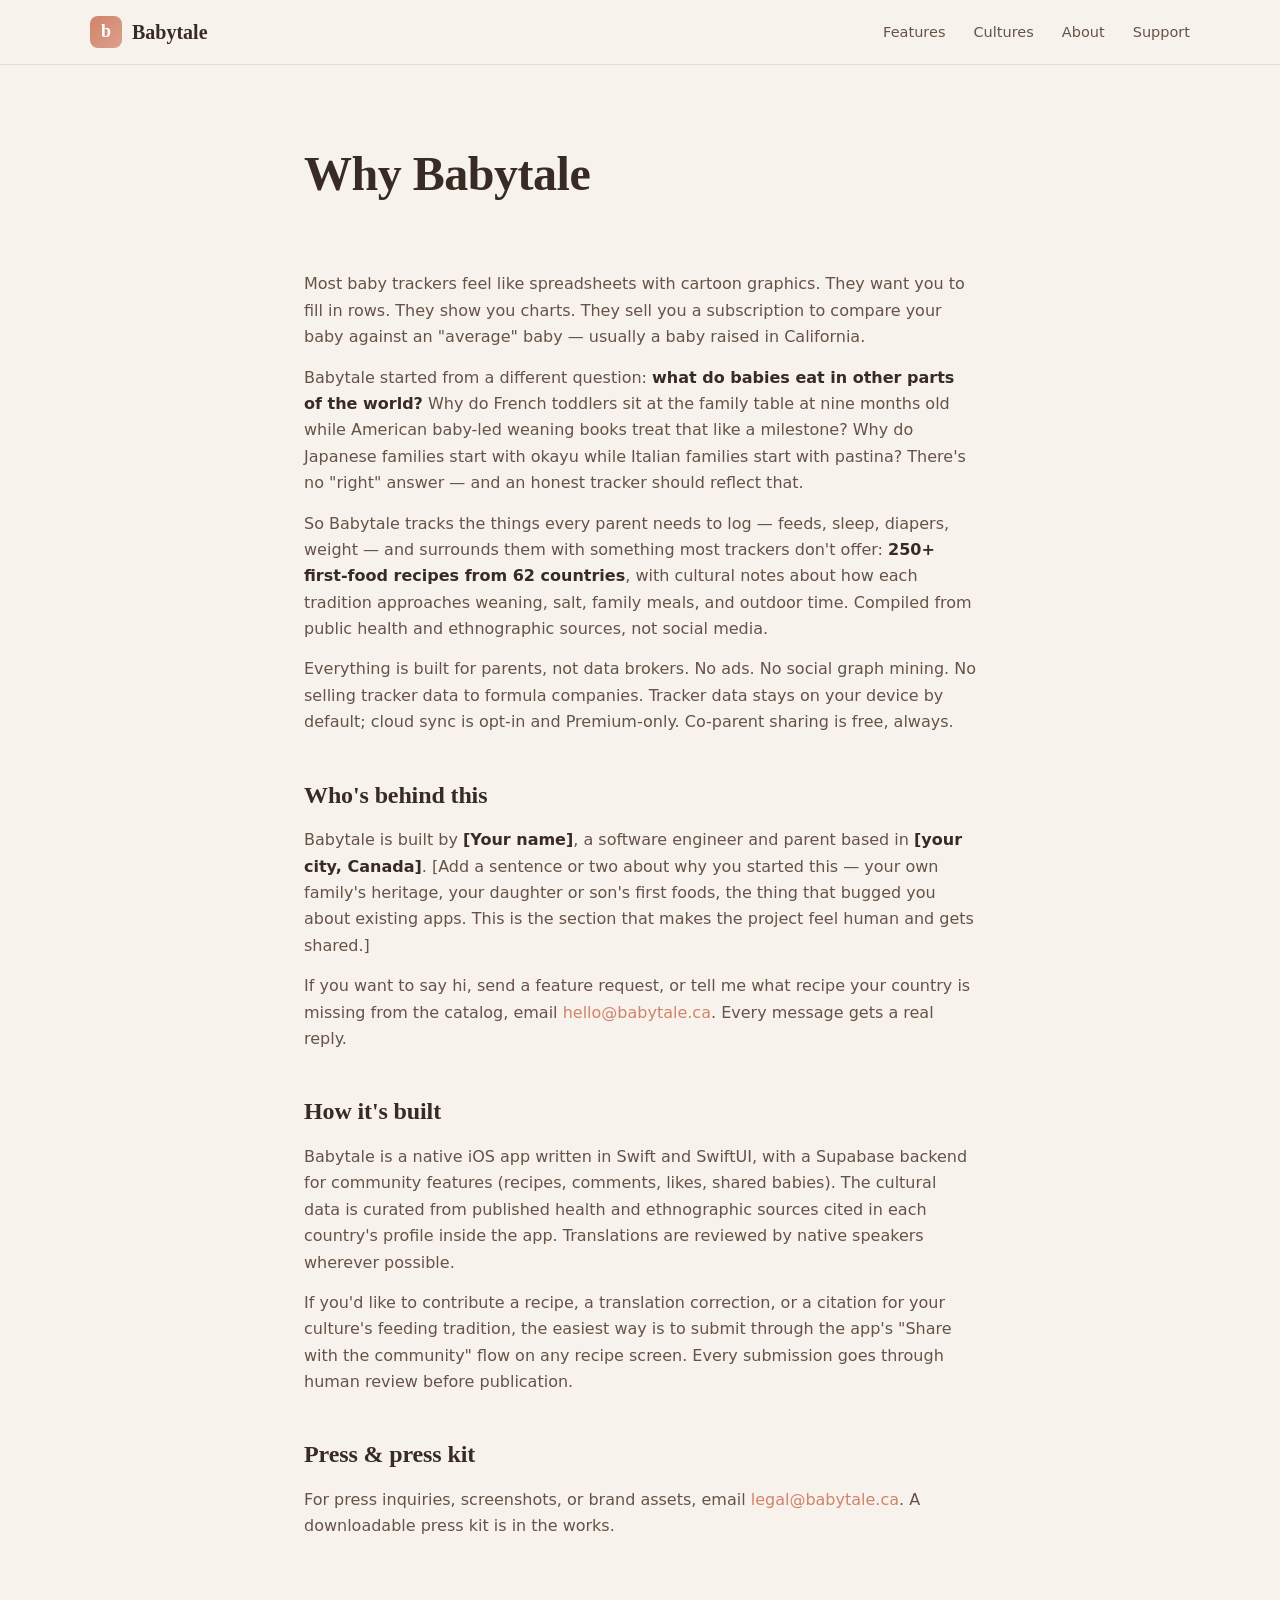
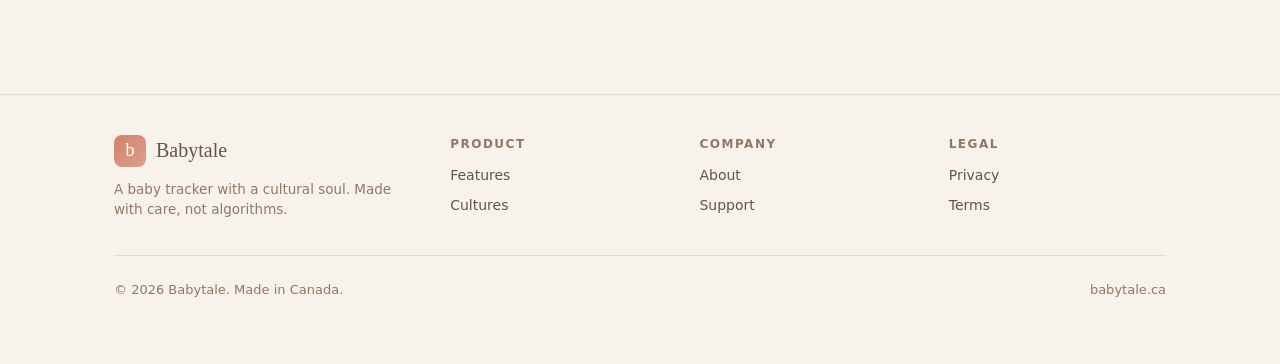
==== about.html @ b8855db1 "Initial commit: scaffold landing, legal, support pages" ====
<!doctype html>
<html lang="en">
<head>
  <meta charset="utf-8" />
  <meta name="viewport" content="width=device-width, initial-scale=1, viewport-fit=cover" />
  <title>About — Babytale</title>
  <meta name="description" content="Why I built Babytale — a baby tracker that respects the cultures parents come from." />
  <meta name="theme-color" content="#F7F2EC" media="(prefers-color-scheme: light)" />
  <meta name="theme-color" content="#12100D" media="(prefers-color-scheme: dark)" />
  <link rel="icon" href="/favicon.svg" type="image/svg+xml" />
  <link rel="stylesheet" href="/style.css" />
</head>
<body>

  <header class="site-header">
    <div class="container nav">
      <a href="/" class="brand">
        <span class="brand-mark">b</span>
        <span>Babytale</span>
      </a>
      <ul class="nav-links">
        <li><a href="/#features">Features</a></li>
        <li><a href="/#cultures">Cultures</a></li>
        <li><a href="/about.html">About</a></li>
        <li><a href="/support.html">Support</a></li>
      </ul>
    </div>
  </header>

  <main>
    <header class="page-header">
      <div class="container-narrow">
        <h1>Why Babytale</h1>
      </div>
    </header>

    <section class="prose">
      <div class="container-narrow">

        <p>
          Most baby trackers feel like spreadsheets with cartoon graphics. They
          want you to fill in rows. They show you charts. They sell you a
          subscription to compare your baby against an "average" baby — usually
          a baby raised in California.
        </p>

        <p>
          Babytale started from a different question: <strong>what do babies
          eat in other parts of the world?</strong> Why do French toddlers sit
          at the family table at nine months old while American baby-led
          weaning books treat that like a milestone? Why do Japanese families
          start with okayu while Italian families start with pastina? There's
          no "right" answer — and an honest tracker should reflect that.
        </p>

        <p>
          So Babytale tracks the things every parent needs to log — feeds,
          sleep, diapers, weight — and surrounds them with something most
          trackers don't offer: <strong>250+ first-food recipes from 62
          countries</strong>, with cultural notes about how each tradition
          approaches weaning, salt, family meals, and outdoor time.
          Compiled from public health and ethnographic sources, not
          social media.
        </p>

        <p>
          Everything is built for parents, not data brokers. No ads. No
          social graph mining. No selling tracker data to formula companies.
          Tracker data stays on your device by default; cloud sync is opt-in
          and Premium-only. Co-parent sharing is free, always.
        </p>

        <h2>Who's behind this</h2>

        <p>
          Babytale is built by <strong>[Your name]</strong>, a software
          engineer and parent based in <strong>[your city, Canada]</strong>.
          [Add a sentence or two about why you started this — your own
          family's heritage, your daughter or son's first foods, the thing
          that bugged you about existing apps. This is the section that
          makes the project feel human and gets shared.]
        </p>

        <p>
          If you want to say hi, send a feature request, or tell me what
          recipe your country is missing from the catalog,
          email <a href="mailto:hello@babytale.ca">hello@babytale.ca</a>.
          Every message gets a real reply.
        </p>

        <h2>How it's built</h2>

        <p>
          Babytale is a native iOS app written in Swift and SwiftUI, with
          a Supabase backend for community features (recipes, comments,
          likes, shared babies). The cultural data is curated from
          published health and ethnographic sources cited in each
          country's profile inside the app. Translations are reviewed by
          native speakers wherever possible.
        </p>

        <p>
          If you'd like to contribute a recipe, a translation correction,
          or a citation for your culture's feeding tradition, the easiest
          way is to submit through the app's "Share with the community"
          flow on any recipe screen. Every submission goes through human
          review before publication.
        </p>

        <h2>Press &amp; press kit</h2>

        <p>
          For press inquiries, screenshots, or brand assets, email
          <a href="mailto:legal@babytale.ca">legal@babytale.ca</a>. A
          downloadable press kit is in the works.
        </p>

      </div>
    </section>

  </main>

  <footer class="site-footer">
    <div class="container">
      <div class="footer-grid">
        <div class="footer-col footer-brand">
          <a href="/" class="brand">
            <span class="brand-mark">b</span>
            <span>Babytale</span>
          </a>
          <p>A baby tracker with a cultural soul. Made with care, not algorithms.</p>
        </div>
        <div class="footer-col">
          <h4>Product</h4>
          <ul>
            <li><a href="/#features">Features</a></li>
            <li><a href="/#cultures">Cultures</a></li>
          </ul>
        </div>
        <div class="footer-col">
          <h4>Company</h4>
          <ul>
            <li><a href="/about.html">About</a></li>
            <li><a href="/support.html">Support</a></li>
          </ul>
        </div>
        <div class="footer-col">
          <h4>Legal</h4>
          <ul>
            <li><a href="/privacy.html">Privacy</a></li>
            <li><a href="/terms.html">Terms</a></li>
          </ul>
        </div>
      </div>
      <div class="footer-meta">
        <span>&copy; 2026 Babytale. Made in Canada.</span>
        <span>babytale.ca</span>
      </div>
    </div>
  </footer>

</body>
</html>
---- style.css ----
/* ──────────────────────────────────────────────────────────────────
   Babytale.ca — shared stylesheet
   ──────────────────────────────────────────────────────────────────
   Brand-aligned with the iOS app palette in Babytale/Theme.swift.
   Two themes: warm cream/coffee in light, warm charcoal in dark.
   System fonts only — no FOUT, instant first paint.
   ────────────────────────────────────────────────────────────────── */

:root {
  /* Light palette — pulled from Theme.swift's light variants */
  --bt-bg:        #F7F2EC;
  --bt-surface:   #FCF8F4;
  --bt-surface-2: #F4EEE7;
  --bt-line:      #E6DCD2;
  --bt-line-2:    #D9CDC1;

  --bt-ink:       #382B24;
  --bt-ink-2:     #665347;
  --bt-ink-3:     #917768;
  --bt-ink-4:     #CCBBAF;

  --bt-primary:   #D1836A;     /* coral/coffee */
  --bt-accent-a:  #DCA08C;     /* peach */
  --bt-accent-b:  #9BB8E9;     /* sky */

  --bt-feed:      #A6DEB8;
  --bt-diap:      #F3E9A5;
  --bt-sleep:     #C4B5EB;

  --bt-card-shadow: rgba(174, 133, 107, 0.08);

  --serif: ui-serif, "Georgia", "Iowan Old Style", "Charter", serif;
  --rounded: -apple-system, BlinkMacSystemFont, "SF Pro Rounded",
             "Helvetica Neue", "Segoe UI", system-ui, sans-serif;

  --radius-sm: 8px;
  --radius-md: 14px;
  --radius-lg: 24px;
}

@media (prefers-color-scheme: dark) {
  :root {
    --bt-bg:        #12100D;
    --bt-surface:   #1D1915;
    --bt-surface-2: #26211C;
    --bt-line:      #393129;
    --bt-line-2:    #463E36;

    --bt-ink:       #F1EAE0;
    --bt-ink-2:     #D0C2B4;
    --bt-ink-3:     #AA9A8A;
    --bt-ink-4:     #6B5C4F;

    --bt-primary:   #E39375;
    --bt-accent-a:  #E3AA94;
    --bt-accent-b:  #8DAEE3;

    --bt-feed:      #79B68E;
    --bt-diap:      #D3C479;
    --bt-sleep:     #A897D6;

    --bt-card-shadow: rgba(0, 0, 0, 0.45);
  }
}

* { box-sizing: border-box; }
html, body { margin: 0; padding: 0; }

body {
  background: var(--bt-bg);
  color: var(--bt-ink);
  font-family: var(--rounded);
  font-size: 16px;
  line-height: 1.55;
  -webkit-font-smoothing: antialiased;
  -moz-osx-font-smoothing: grayscale;
}

a {
  color: var(--bt-primary);
  text-decoration: none;
  transition: opacity 120ms ease;
}

a:hover { opacity: 0.75; }

img {
  max-width: 100%;
  height: auto;
  display: block;
}

/* ─── Container ─── */
.container {
  max-width: 1100px;
  margin: 0 auto;
  padding: 0 24px;
}

.container-narrow {
  max-width: 720px;
  margin: 0 auto;
  padding: 0 24px;
}

/* ─── Top navigation ─── */
.site-header {
  position: sticky;
  top: 0;
  background: color-mix(in srgb, var(--bt-bg) 92%, transparent);
  backdrop-filter: saturate(180%) blur(20px);
  -webkit-backdrop-filter: saturate(180%) blur(20px);
  border-bottom: 1px solid var(--bt-line);
  z-index: 100;
}

.site-header .nav {
  display: flex;
  align-items: center;
  justify-content: space-between;
  padding: 16px 0;
}

.brand {
  display: inline-flex;
  align-items: center;
  gap: 10px;
  font-family: var(--serif);
  font-weight: 700;
  font-size: 20px;
  color: var(--bt-ink);
}

.brand-mark {
  width: 32px;
  height: 32px;
  border-radius: 8px;
  background: linear-gradient(135deg, var(--bt-primary), var(--bt-accent-a));
  display: inline-grid;
  place-items: center;
  color: white;
  font-size: 18px;
}

.nav-links {
  display: flex;
  gap: 28px;
  list-style: none;
  margin: 0;
  padding: 0;
}

.nav-links a {
  color: var(--bt-ink-2);
  font-size: 14.5px;
  font-weight: 500;
}

.nav-links a:hover { color: var(--bt-ink); opacity: 1; }

@media (max-width: 640px) {
  .nav-links { display: none; }
}

/* ─── Hero ─── */
.hero {
  padding: 80px 0 60px;
  text-align: center;
}

.hero h1 {
  font-family: var(--serif);
  font-size: clamp(36px, 6vw, 64px);
  line-height: 1.05;
  font-weight: 700;
  margin: 0 0 20px;
  color: var(--bt-ink);
  letter-spacing: -0.02em;
}

.hero h1 .accent {
  color: var(--bt-primary);
  font-style: italic;
}

.hero p.lede {
  font-size: clamp(17px, 2vw, 20px);
  color: var(--bt-ink-2);
  max-width: 640px;
  margin: 0 auto 36px;
  line-height: 1.5;
}

.hero-actions {
  display: inline-flex;
  gap: 12px;
  flex-wrap: wrap;
  justify-content: center;
}

/* ─── Buttons ─── */
.btn {
  display: inline-flex;
  align-items: center;
  gap: 8px;
  padding: 14px 22px;
  border-radius: var(--radius-md);
  font-weight: 600;
  font-size: 15px;
  border: 1px solid transparent;
  cursor: pointer;
  font-family: var(--rounded);
  transition: transform 100ms ease, box-shadow 100ms ease;
}

.btn:hover { opacity: 1; transform: translateY(-1px); }

.btn-primary {
  background: var(--bt-primary);
  color: white;
}

.btn-primary:hover { color: white; }

.btn-ghost {
  background: var(--bt-surface);
  color: var(--bt-ink);
  border-color: var(--bt-line);
}

.app-store-badge {
  display: inline-flex;
  align-items: center;
  gap: 10px;
  background: var(--bt-ink);
  color: var(--bt-surface);
  padding: 12px 18px;
  border-radius: var(--radius-md);
  font-weight: 600;
  font-size: 15px;
  font-family: var(--rounded);
}

.app-store-badge:hover { color: var(--bt-surface); opacity: 1; transform: translateY(-1px); }

.app-store-badge small {
  display: block;
  font-size: 10.5px;
  font-weight: 500;
  opacity: 0.85;
  line-height: 1;
  margin-bottom: 2px;
}

/* ─── Hero phone mockup placeholder ─── */
.hero-mock {
  margin: 60px auto 0;
  max-width: 320px;
  aspect-ratio: 9 / 19.5;
  background: var(--bt-surface);
  border: 1px solid var(--bt-line);
  border-radius: 36px;
  display: grid;
  place-items: center;
  color: var(--bt-ink-3);
  font-size: 13px;
  box-shadow: 0 24px 60px var(--bt-card-shadow);
}

/* ─── Section header ─── */
.section {
  padding: 72px 0;
}

.section-eyebrow {
  font-size: 12px;
  font-weight: 700;
  letter-spacing: 1.5px;
  text-transform: uppercase;
  color: var(--bt-ink-3);
  margin: 0 0 10px;
}

.section-title {
  font-family: var(--serif);
  font-size: clamp(28px, 4vw, 40px);
  line-height: 1.15;
  margin: 0 0 16px;
  color: var(--bt-ink);
  letter-spacing: -0.01em;
}

.section-lede {
  color: var(--bt-ink-2);
  font-size: 17px;
  max-width: 620px;
  margin: 0 0 40px;
}

/* ─── Feature grid ─── */
.feature-grid {
  display: grid;
  grid-template-columns: repeat(auto-fit, minmax(260px, 1fr));
  gap: 20px;
}

.feature-card {
  background: var(--bt-surface);
  border: 1px solid var(--bt-line);
  border-radius: var(--radius-lg);
  padding: 28px;
  transition: transform 150ms ease, box-shadow 150ms ease;
}

.feature-card:hover {
  transform: translateY(-2px);
  box-shadow: 0 12px 30px var(--bt-card-shadow);
}

.feature-icon {
  width: 44px;
  height: 44px;
  border-radius: 12px;
  display: grid;
  place-items: center;
  font-size: 22px;
  margin-bottom: 16px;
}

.feature-icon.feed  { background: var(--bt-feed); }
.feature-icon.diap  { background: var(--bt-diap); }
.feature-icon.sleep { background: var(--bt-sleep); }
.feature-icon.world { background: var(--bt-accent-b); }
.feature-icon.coral { background: var(--bt-accent-a); }
.feature-icon.cream { background: var(--bt-surface-2); }

.feature-card h3 {
  font-family: var(--serif);
  font-size: 20px;
  margin: 0 0 8px;
  color: var(--bt-ink);
}

.feature-card p {
  margin: 0;
  color: var(--bt-ink-2);
  font-size: 15px;
  line-height: 1.55;
}

/* ─── Culture callout ─── */
.culture-band {
  background: var(--bt-surface-2);
  border-radius: var(--radius-lg);
  padding: 56px 40px;
  text-align: center;
}

.culture-flags {
  font-size: 36px;
  letter-spacing: 6px;
  margin: 0 0 18px;
  user-select: none;
}

@media (max-width: 640px) {
  .culture-band { padding: 40px 24px; }
  .culture-flags { font-size: 26px; letter-spacing: 4px; }
}

/* ─── CTA band ─── */
.cta-band {
  background: var(--bt-ink);
  border-radius: var(--radius-lg);
  padding: 56px 40px;
  text-align: center;
  color: var(--bt-surface);
}

.cta-band h2 {
  font-family: var(--serif);
  font-size: clamp(26px, 4vw, 36px);
  margin: 0 0 12px;
  color: var(--bt-surface);
}

.cta-band p {
  color: var(--bt-ink-4);
  max-width: 520px;
  margin: 0 auto 24px;
  font-size: 16px;
}

.cta-band .app-store-badge {
  background: var(--bt-surface);
  color: var(--bt-ink);
}

@media (max-width: 640px) {
  .cta-band { padding: 40px 24px; }
}

/* ─── Footer ─── */
.site-footer {
  border-top: 1px solid var(--bt-line);
  padding: 40px 0 64px;
  margin-top: 80px;
  color: var(--bt-ink-3);
  font-size: 14px;
}

.footer-grid {
  display: grid;
  grid-template-columns: 1.4fr 1fr 1fr 1fr;
  gap: 32px;
}

@media (max-width: 640px) {
  .footer-grid { grid-template-columns: 1fr 1fr; }
}

.footer-col h4 {
  font-size: 12px;
  letter-spacing: 1.5px;
  text-transform: uppercase;
  color: var(--bt-ink-3);
  margin: 0 0 12px;
}

.footer-col ul {
  list-style: none;
  margin: 0;
  padding: 0;
  display: flex;
  flex-direction: column;
  gap: 8px;
}

.footer-col a {
  color: var(--bt-ink-2);
  font-weight: 500;
}

.footer-col a:hover { color: var(--bt-ink); }

.footer-brand p {
  margin: 12px 0 0;
  color: var(--bt-ink-3);
  font-size: 13.5px;
  line-height: 1.5;
  max-width: 280px;
}

.footer-meta {
  margin-top: 36px;
  padding-top: 24px;
  border-top: 1px solid var(--bt-line);
  font-size: 13px;
  color: var(--bt-ink-3);
  display: flex;
  justify-content: space-between;
  flex-wrap: wrap;
  gap: 12px;
}

/* ─── Legal & long-form pages ─── */
.page-header {
  padding: 72px 0 24px;
}

.page-header h1 {
  font-family: var(--serif);
  font-size: clamp(32px, 5vw, 48px);
  margin: 0 0 12px;
  color: var(--bt-ink);
  letter-spacing: -0.01em;
}

.page-header .updated {
  color: var(--bt-ink-3);
  font-size: 14px;
}

.prose {
  padding: 24px 0 60px;
  color: var(--bt-ink-2);
  line-height: 1.65;
  font-size: 16px;
}

.prose h2 {
  font-family: var(--serif);
  font-size: 24px;
  color: var(--bt-ink);
  margin: 40px 0 12px;
  letter-spacing: -0.005em;
}

.prose h3 {
  font-family: var(--serif);
  font-size: 18px;
  color: var(--bt-ink);
  margin: 28px 0 8px;
}

.prose p { margin: 0 0 14px; }

.prose ul, .prose ol {
  margin: 0 0 14px;
  padding-left: 22px;
}

.prose li { margin-bottom: 6px; }

.prose code {
  background: var(--bt-surface-2);
  padding: 2px 6px;
  border-radius: 4px;
  font-size: 14px;
  font-family: ui-monospace, Menlo, monospace;
}

.prose strong { color: var(--bt-ink); }

/* ─── Cards on Support page ─── */
.support-grid {
  display: grid;
  grid-template-columns: repeat(auto-fit, minmax(260px, 1fr));
  gap: 20px;
  margin-top: 20px;
}

.support-card {
  background: var(--bt-surface);
  border: 1px solid var(--bt-line);
  border-radius: var(--radius-md);
  padding: 24px;
}

.support-card h3 {
  font-family: var(--serif);
  font-size: 18px;
  color: var(--bt-ink);
  margin: 0 0 8px;
}

.support-card p {
  color: var(--bt-ink-2);
  font-size: 15px;
  margin: 0 0 12px;
}

.support-card a {
  font-weight: 600;
  font-size: 15px;
}
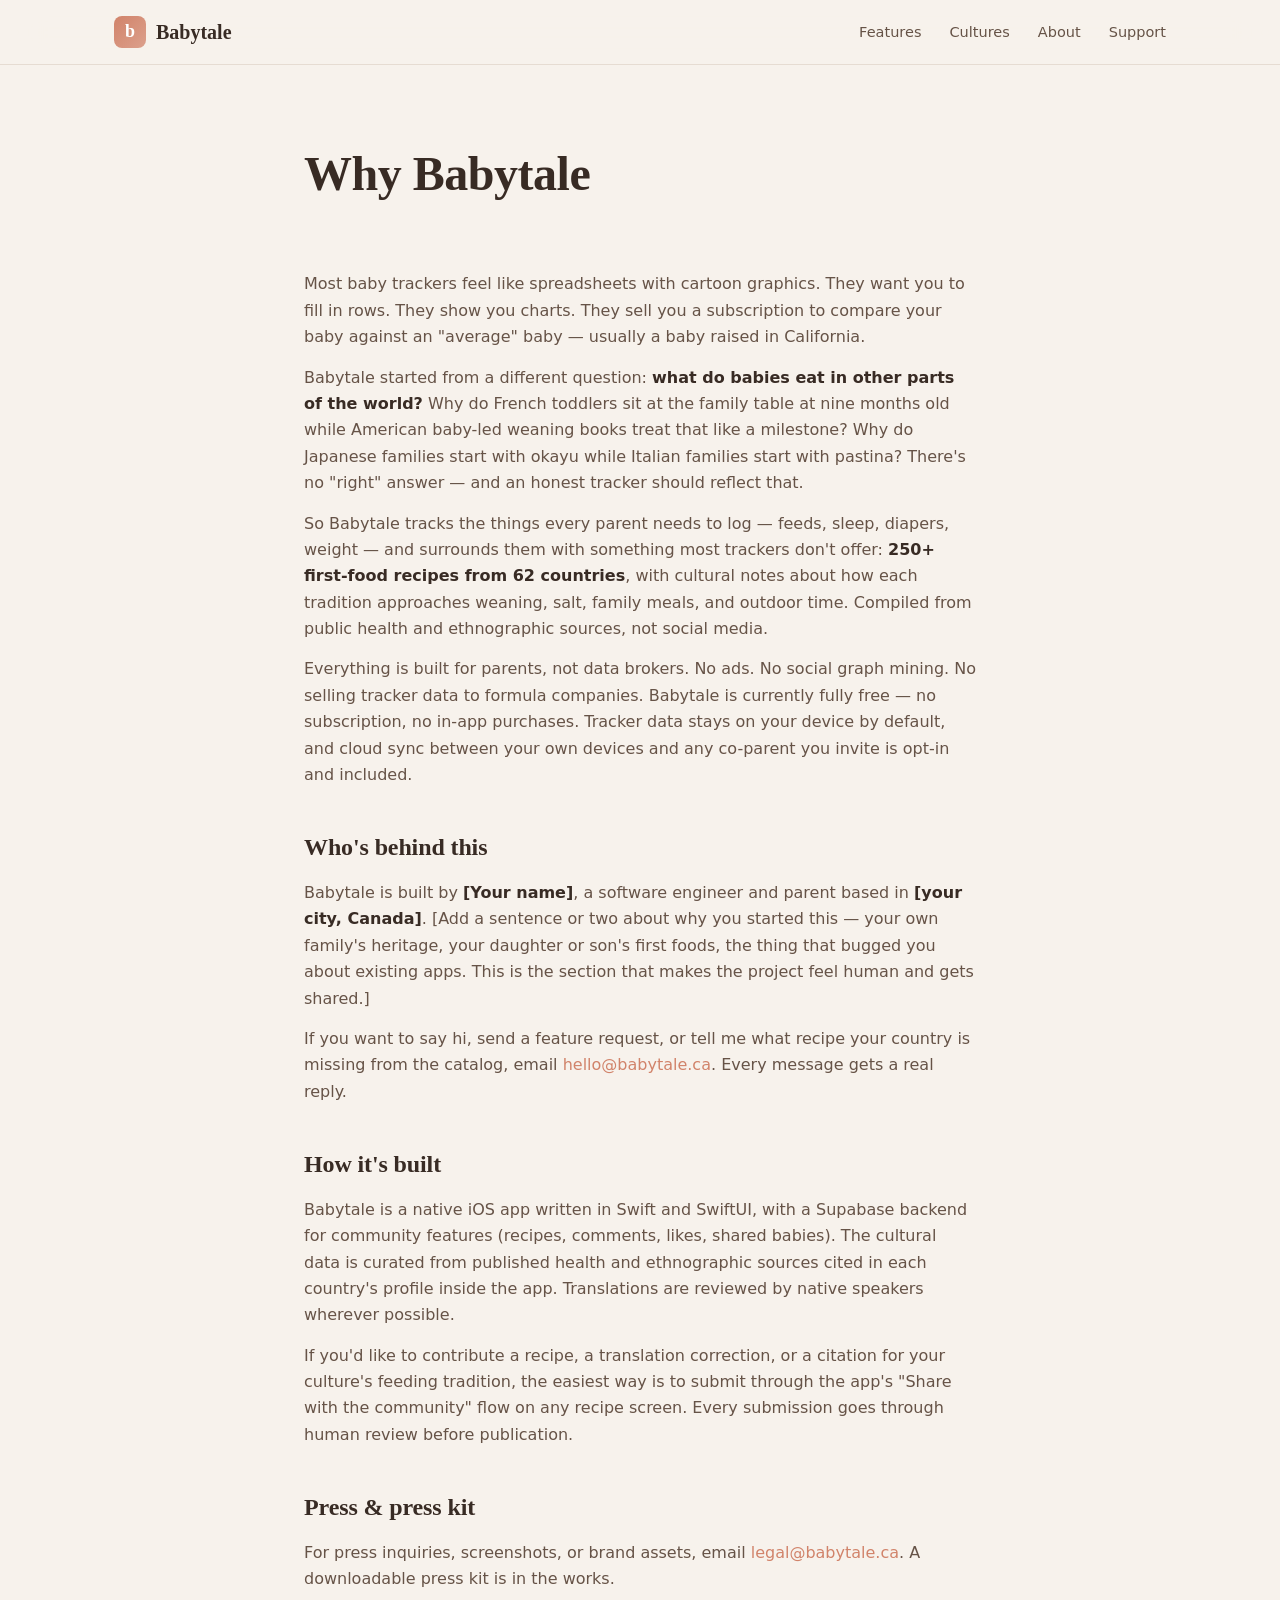
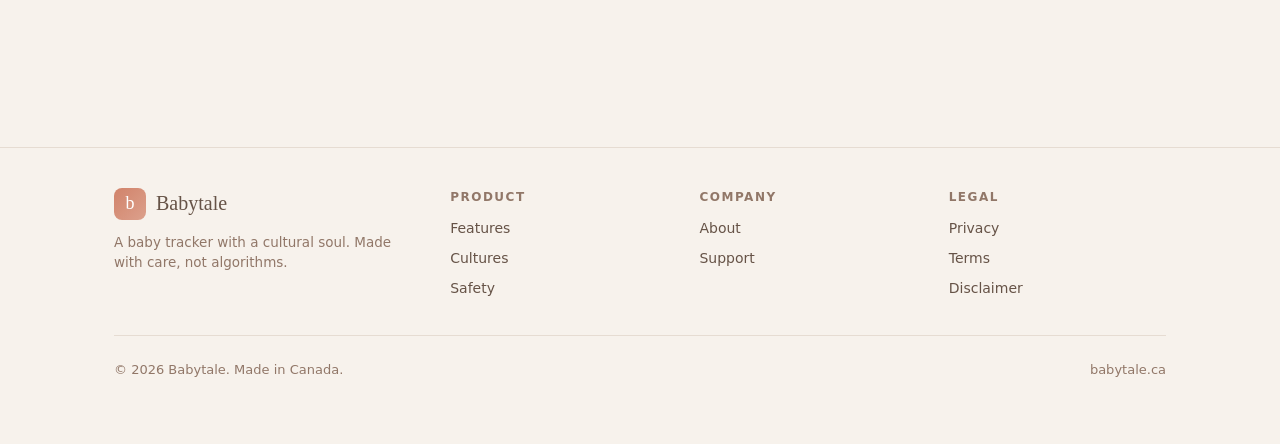
==== commit 38e828bc: "Refresh site for free-tier launch + UGC safety pipeline - Privacy Policy: Apple-only sign-in, named " ====
--- a/about.html
+++ b/about.html
@@ -66,8 +66,10 @@
         <p>
           Everything is built for parents, not data brokers. No ads. No
           social graph mining. No selling tracker data to formula companies.
-          Tracker data stays on your device by default; cloud sync is opt-in
-          and Premium-only. Co-parent sharing is free, always.
+          Babytale is currently fully free — no subscription, no in-app
+          purchases. Tracker data stays on your device by default, and
+          cloud sync between your own devices and any co-parent you invite
+          is opt-in and included.
         </p>
 
         <h2>Who's behind this</h2>
@@ -135,6 +137,7 @@
           <ul>
             <li><a href="/#features">Features</a></li>
             <li><a href="/#cultures">Cultures</a></li>
+            <li><a href="/safety.html">Safety</a></li>
           </ul>
         </div>
         <div class="footer-col">
@@ -149,6 +152,7 @@
           <ul>
             <li><a href="/privacy.html">Privacy</a></li>
             <li><a href="/terms.html">Terms</a></li>
+            <li><a href="/disclaimer.html">Disclaimer</a></li>
           </ul>
         </div>
       </div>
--- a/style.css
+++ b/style.css
@@ -118,7 +118,7 @@
   display: flex;
   align-items: center;
   justify-content: space-between;
-  padding: 16px 0;
+  padding: 16px 24px;
 }
 
 .brand {
@@ -252,19 +252,81 @@
   margin-bottom: 2px;
 }
 
-/* ─── Hero phone mockup placeholder ─── */
-.hero-mock {
+/* ─── Hero phone mockup ─── */
+/* The PNG is rendered raw — no chrome — because the in-app dark theme
+   already feels like a "device" against the light page. A subtle drop
+   shadow plus rounded corners is enough to float it. */
+.hero-phone {
   margin: 60px auto 0;
   max-width: 320px;
-  aspect-ratio: 9 / 19.5;
+}
+
+.hero-phone-img {
+  width: 100%;
+  height: auto;
+  display: block;
+  border-radius: 36px;
+  box-shadow: 0 24px 60px var(--bt-card-shadow);
+  /* Crisp on retina; let the browser scale a 2x source down. */
+  image-rendering: -webkit-optimize-contrast;
+}
+
+/* ─── Screenshot row ─── */
+/* Horizontal scroll on narrow viewports, 4-up on wide. The figures keep
+   their own captions so the row stays scannable without alt-text hover. */
+.section-tight { padding-top: 32px; padding-bottom: 32px; }
+
+.screenshot-row {
+  display: grid;
+  grid-template-columns: repeat(4, 1fr);
+  gap: 24px;
+  margin-top: 12px;
+}
+
+@media (max-width: 900px) {
+  .screenshot-row {
+    grid-template-columns: repeat(2, 1fr);
+    gap: 18px;
+  }
+}
+
+@media (max-width: 540px) {
+  .screenshot-row {
+    /* On phones, side-scroll instead of stacking — feels app-store-y and
+       keeps each shot at a readable size. */
+    display: flex;
+    overflow-x: auto;
+    scroll-snap-type: x mandatory;
+    margin: 12px -20px 0;
+    padding: 0 20px 8px;
+    gap: 14px;
+  }
+  .screenshot { flex: 0 0 70%; scroll-snap-align: start; }
+}
+
+.screenshot {
+  margin: 0;
+  display: flex;
+  flex-direction: column;
+  align-items: center;
+  gap: 10px;
+}
+
+.screenshot img {
+  width: 100%;
+  height: auto;
+  display: block;
+  border-radius: 26px;
+  box-shadow: 0 16px 40px var(--bt-card-shadow);
   background: var(--bt-surface);
-  border: 1px solid var(--bt-line);
-  border-radius: 36px;
-  display: grid;
-  place-items: center;
-  color: var(--bt-ink-3);
+}
+
+.screenshot figcaption {
+  font-family: var(--rounded);
   font-size: 13px;
-  box-shadow: 0 24px 60px var(--bt-card-shadow);
+  font-weight: 600;
+  color: var(--bt-ink-2);
+  letter-spacing: 0.01em;
 }
 
 /* ─── Section header ─── */
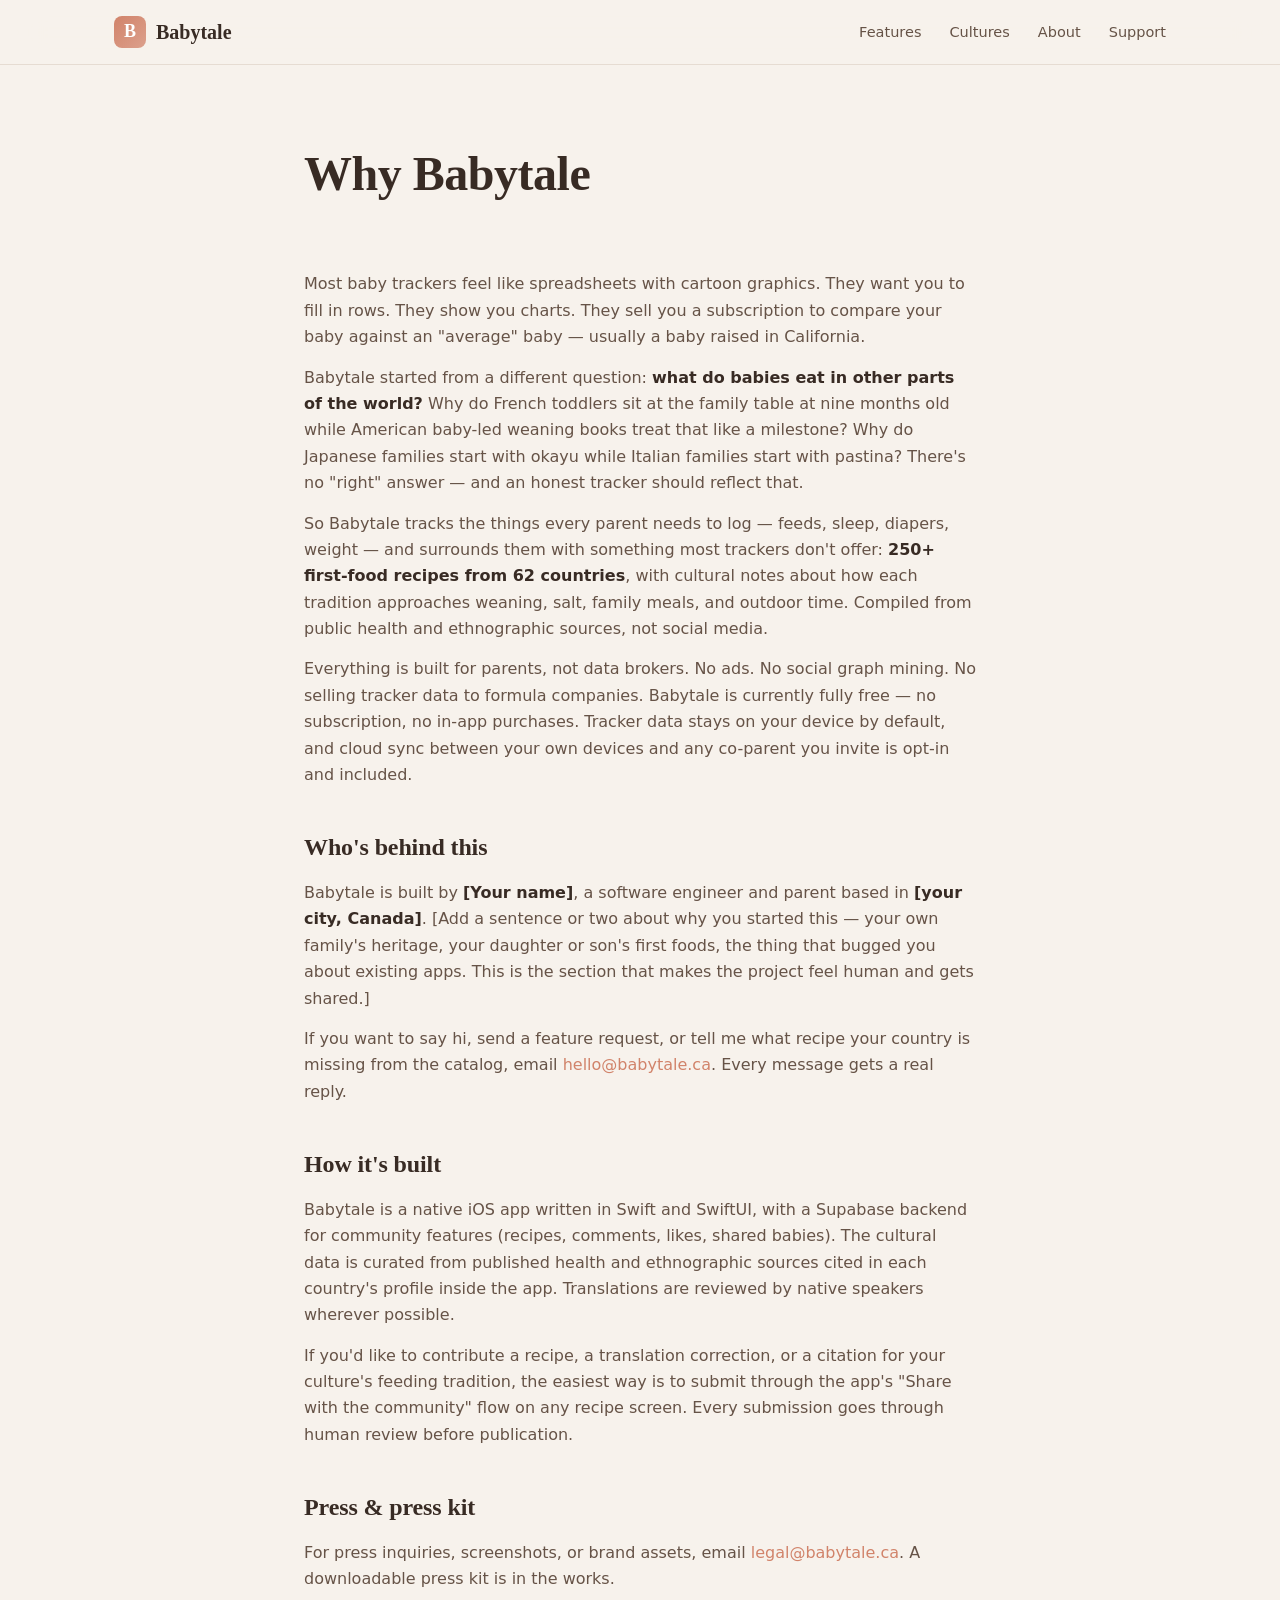
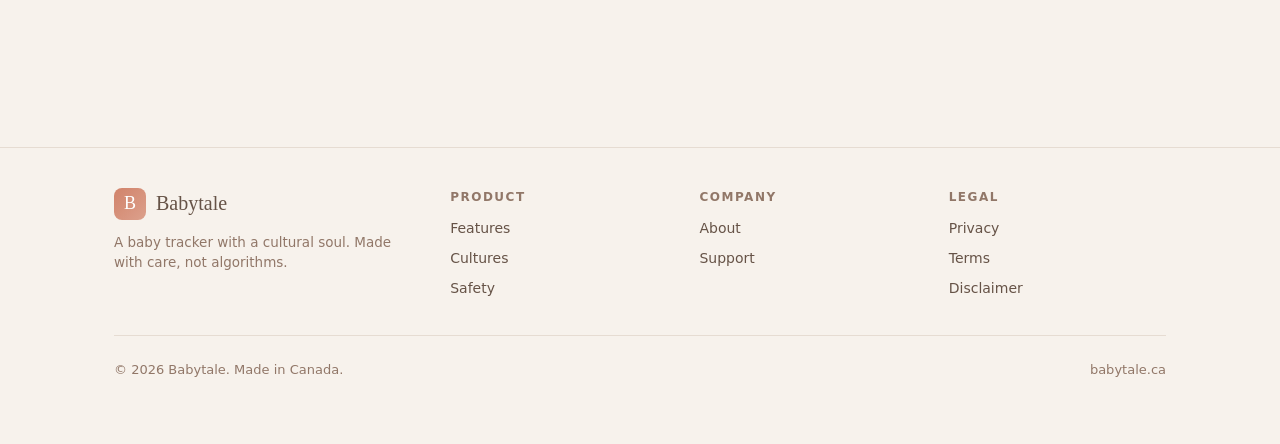
==== commit 93fc4f94: "Switch brand mark from lowercase b to capital B - favicon.svg: <text> content changed b → B. Browser" ====
--- a/about.html
+++ b/about.html
@@ -15,7 +15,7 @@
   <header class="site-header">
     <div class="container nav">
       <a href="/" class="brand">
-        <span class="brand-mark">b</span>
+        <span class="brand-mark">B</span>
         <span>Babytale</span>
       </a>
       <ul class="nav-links">
@@ -127,7 +127,7 @@
       <div class="footer-grid">
         <div class="footer-col footer-brand">
           <a href="/" class="brand">
-            <span class="brand-mark">b</span>
+            <span class="brand-mark">B</span>
             <span>Babytale</span>
           </a>
           <p>A baby tracker with a cultural soul. Made with care, not algorithms.</p>
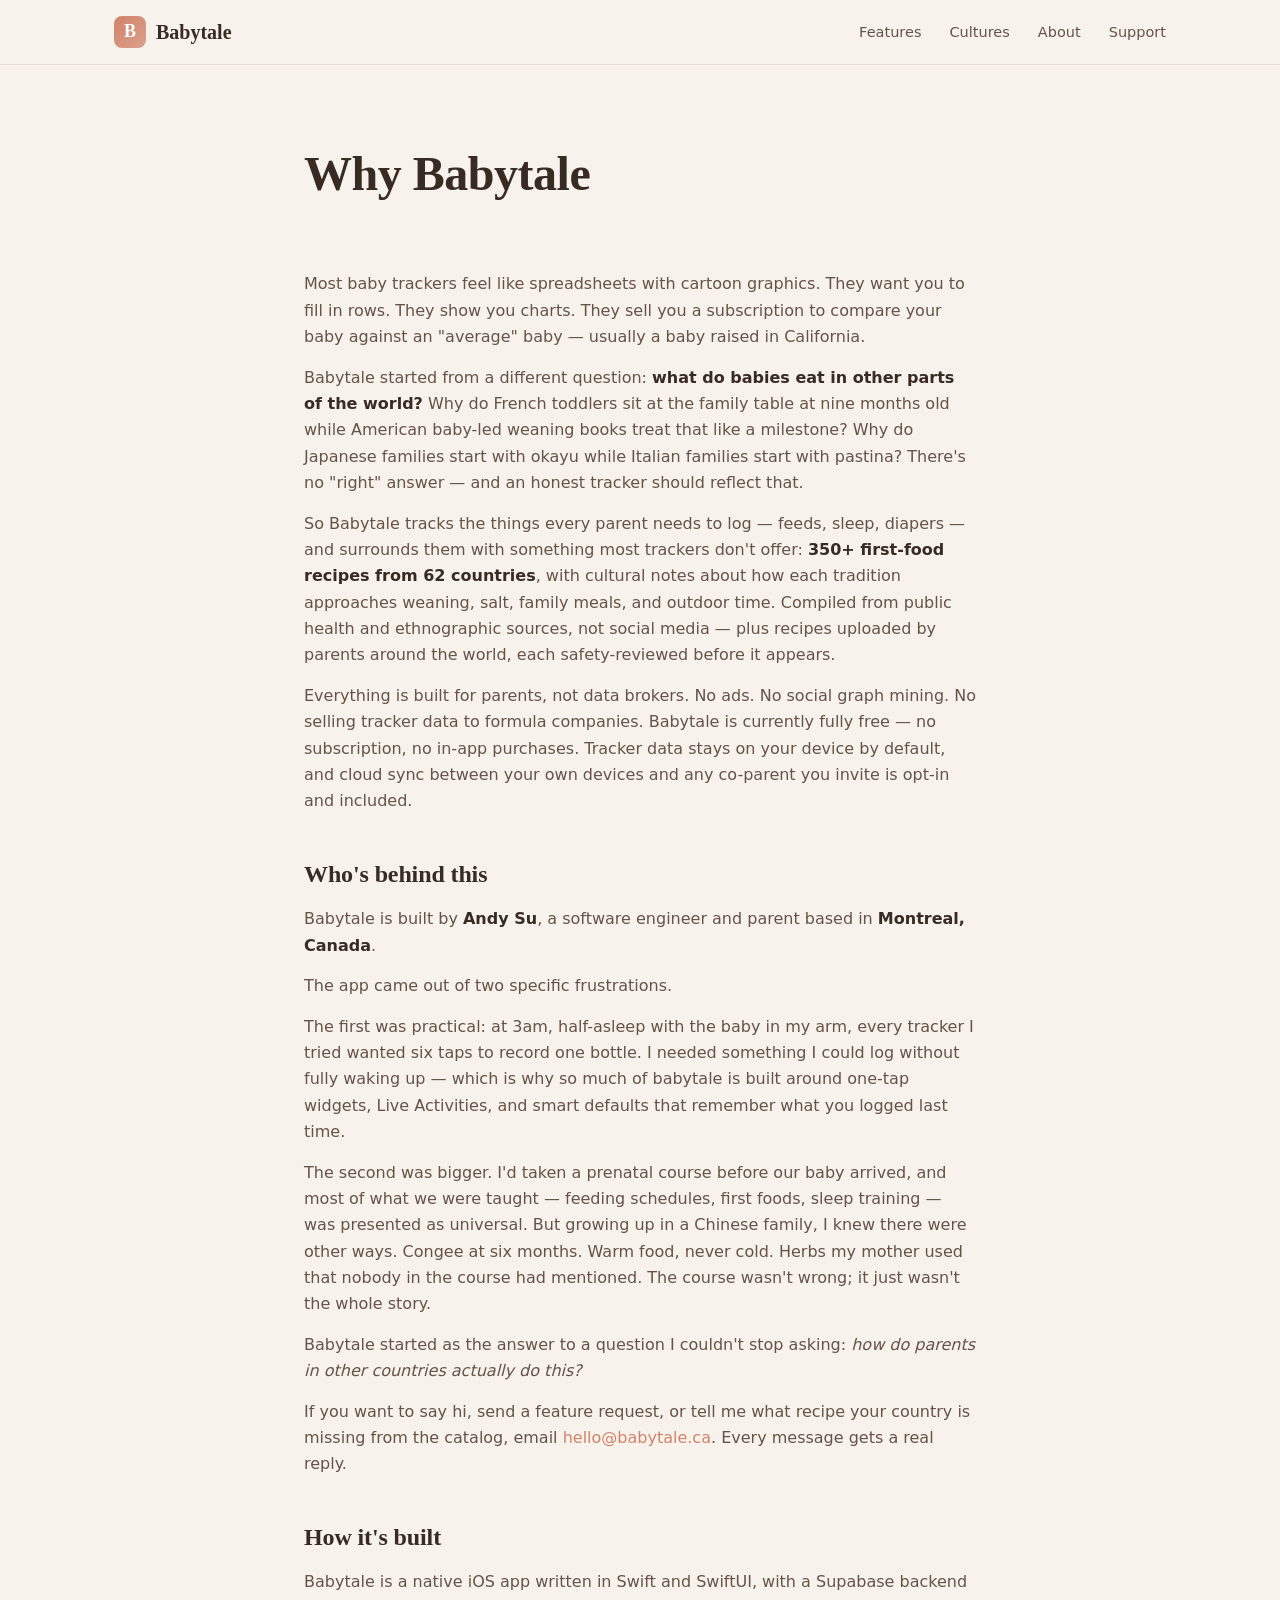
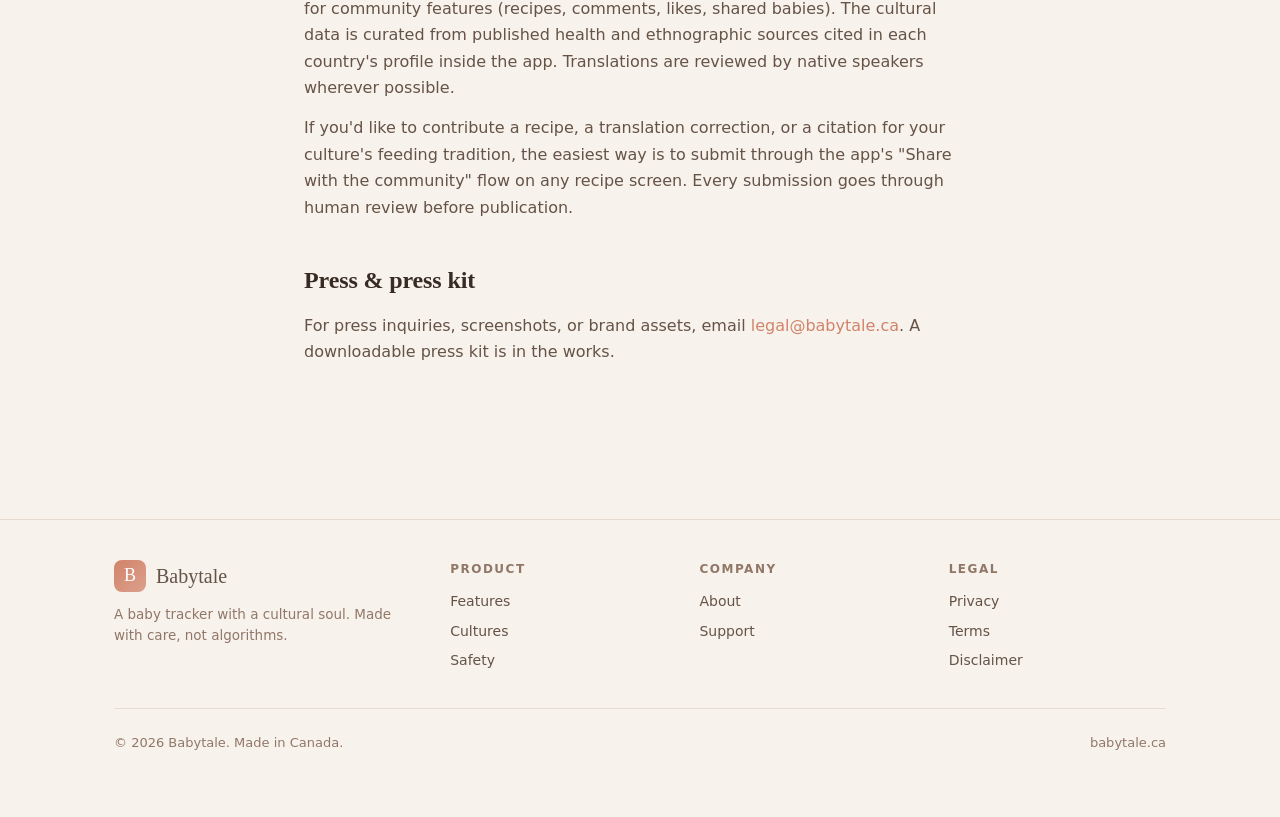
==== commit 17f31abc: "Refresh site copy to match current app + fill in founder details Content refresh - index.html: hero " ====
--- a/about.html
+++ b/about.html
@@ -55,12 +55,13 @@
 
         <p>
           So Babytale tracks the things every parent needs to log — feeds,
-          sleep, diapers, weight — and surrounds them with something most
-          trackers don't offer: <strong>250+ first-food recipes from 62
+          sleep, diapers — and surrounds them with something most trackers
+          don't offer: <strong>350+ first-food recipes from 62
           countries</strong>, with cultural notes about how each tradition
           approaches weaning, salt, family meals, and outdoor time.
           Compiled from public health and ethnographic sources, not
-          social media.
+          social media — plus recipes uploaded by parents around the
+          world, each safety-reviewed before it appears.
         </p>
 
         <p>
@@ -75,12 +76,38 @@
         <h2>Who's behind this</h2>
 
         <p>
-          Babytale is built by <strong>[Your name]</strong>, a software
-          engineer and parent based in <strong>[your city, Canada]</strong>.
-          [Add a sentence or two about why you started this — your own
-          family's heritage, your daughter or son's first foods, the thing
-          that bugged you about existing apps. This is the section that
-          makes the project feel human and gets shared.]
+          Babytale is built by <strong>Andy Su</strong>, a software
+          engineer and parent based in <strong>Montreal, Canada</strong>.
+        </p>
+
+        <p>
+          The app came out of two specific frustrations.
+        </p>
+
+        <p>
+          The first was practical: at 3am, half-asleep with the baby
+          in my arm, every tracker I tried wanted six taps to record
+          one bottle. I needed something I could log without fully
+          waking up — which is why so much of babytale is built
+          around one-tap widgets, Live Activities, and smart
+          defaults that remember what you logged last time.
+        </p>
+
+        <p>
+          The second was bigger. I'd taken a prenatal course before
+          our baby arrived, and most of what we were taught — feeding
+          schedules, first foods, sleep training — was presented as
+          universal. But growing up in a Chinese family, I knew there
+          were other ways. Congee at six months. Warm food, never
+          cold. Herbs my mother used that nobody in the course had
+          mentioned. The course wasn't wrong; it just wasn't the
+          whole story.
+        </p>
+
+        <p>
+          Babytale started as the answer to a question I couldn't
+          stop asking: <em>how do parents in other countries actually
+          do this?</em>
         </p>
 
         <p>
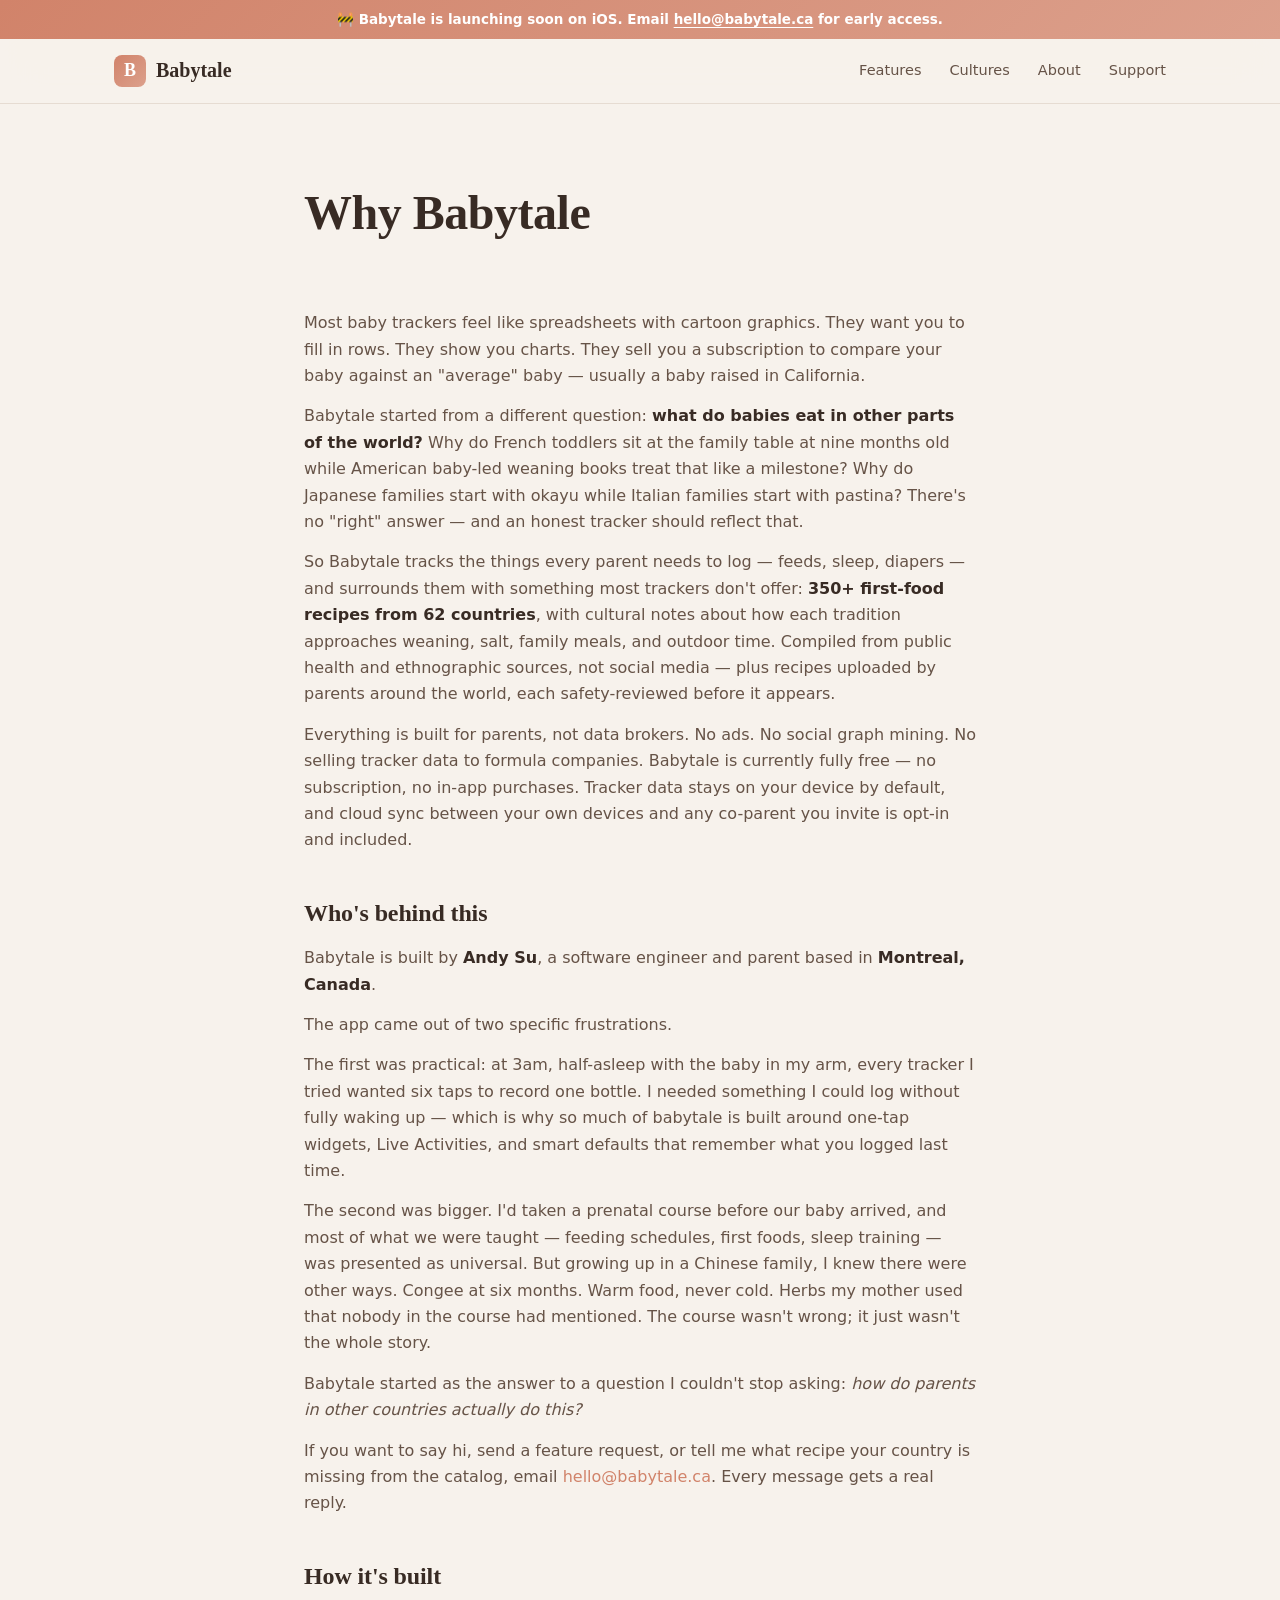
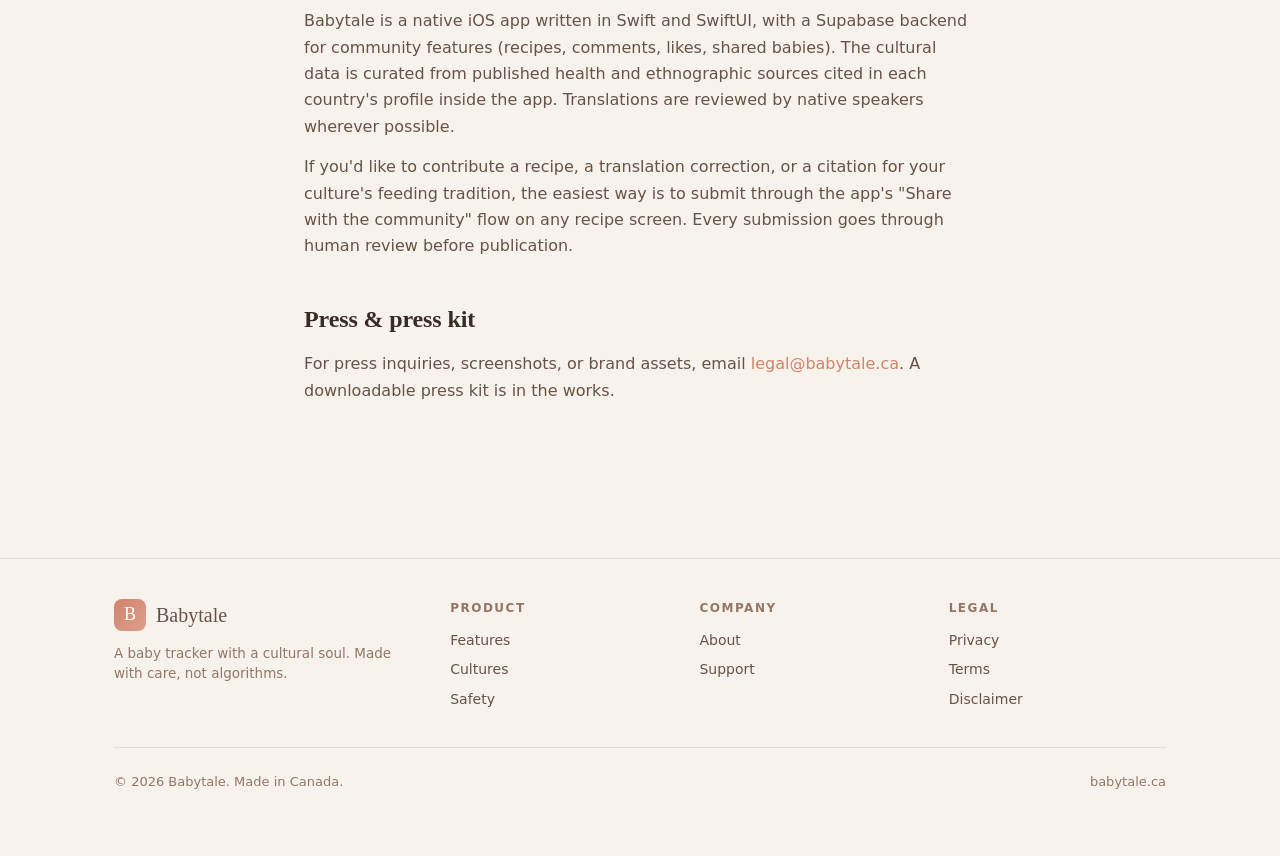
==== commit 7bc1213b: "SEO foundation + pre-launch banner SEO foundation - sitemap.xml: lists all 7 pages with lastmod + ch" ====
--- a/about.html
+++ b/about.html
@@ -9,8 +9,47 @@
   <meta name="theme-color" content="#12100D" media="(prefers-color-scheme: dark)" />
   <link rel="icon" href="/favicon.svg" type="image/svg+xml" />
   <link rel="stylesheet" href="/style.css" />
+
+  <link rel="canonical" href="https://babytale.ca/about.html" />
+
+  <meta property="og:title" content="About — Babytale" />
+  <meta property="og:description" content="Why Babytale exists — built by Andy Su, a software engineer and parent in Montreal who wanted a baby tracker that respects cultures, not just Western defaults." />
+  <meta property="og:url" content="https://babytale.ca/about.html" />
+  <meta property="og:type" content="article" />
+  <meta property="og:image" content="https://babytale.ca/og-image.png" />
+  <meta property="og:image:width" content="1200" />
+  <meta property="og:image:height" content="630" />
+  <meta property="og:site_name" content="Babytale" />
+
+  <meta name="twitter:card" content="summary_large_image" />
+  <meta name="twitter:title" content="About — Babytale" />
+  <meta name="twitter:description" content="Why Babytale exists — built by Andy Su, a software engineer and parent in Montreal who wanted a baby tracker that respects cultures, not just Western defaults." />
+  <meta name="twitter:image" content="https://babytale.ca/og-image.png" />
+
+  <script type="application/ld+json">
+  {
+    "@context": "https://schema.org",
+    "@type": "AboutPage",
+    "headline": "About — Babytale",
+    "description": "Why Babytale exists — built by Andy Su, a software engineer and parent in Montreal who wanted a baby tracker that respects cultures, not just Western defaults.",
+    "url": "https://babytale.ca/about.html",
+    "publisher": {
+      "@type": "Organization",
+      "name": "Babytale",
+      "url": "https://babytale.ca/"
+    },
+    "inLanguage": "en"
+  }
+  </script>
 </head>
 <body>
+  <!-- Pre-launch banner. Drop the whole element on the day the App
+       Store goes live; nothing else depends on it. -->
+  <div class="launch-banner">
+    🚧 Babytale is launching soon on iOS. Email
+    <a href="mailto:hello@babytale.ca?subject=Babytale%20early%20access">hello@babytale.ca</a>
+    for early access.
+  </div>
 
   <header class="site-header">
     <div class="container nav">
--- a/style.css
+++ b/style.css
@@ -88,6 +88,62 @@
   max-width: 100%;
   height: auto;
   display: block;
+}
+
+/* ─── Launch banner ────────────────────────────────────────────────
+   Slim coral bar pinned above the site header on every page while
+   Babytale is still in pre-launch. Remove (or toggle .is-hidden) on
+   the day the App Store goes live — the rest of the layout treats
+   it as additive, so dropping the markup is enough.
+─────────────────────────────────────────────────────────────────── */
+.launch-banner {
+  background: linear-gradient(135deg, var(--bt-primary), var(--bt-accent-a));
+  color: white;
+  text-align: center;
+  font-family: var(--rounded);
+  font-weight: 600;
+  font-size: 13.5px;
+  line-height: 1.4;
+  padding: 10px 20px;
+}
+
+.launch-banner a {
+  color: white;
+  text-decoration: underline;
+  text-underline-offset: 3px;
+  font-weight: 700;
+}
+
+.launch-banner a:hover {
+  opacity: 0.85;
+}
+
+/* ─── Coming-soon pill (homepage hero + CTA) ──────────────────────
+   Replaces the App Store badge while the app is in pre-launch. Same
+   approximate footprint as the badge so the hero layout doesn't
+   reflow when we swap it back on launch day.
+─────────────────────────────────────────────────────────────────── */
+.coming-soon-pill {
+  display: inline-flex;
+  align-items: center;
+  gap: 10px;
+  padding: 14px 22px;
+  background: var(--bt-ink);
+  color: white;
+  border-radius: 16px;
+  font-family: var(--rounded);
+  font-weight: 700;
+  font-size: 14px;
+  cursor: default;
+}
+
+.coming-soon-pill small {
+  display: block;
+  font-size: 10px;
+  font-weight: 600;
+  letter-spacing: 0.6px;
+  text-transform: uppercase;
+  opacity: 0.75;
 }
 
 /* ─── Container ─── */
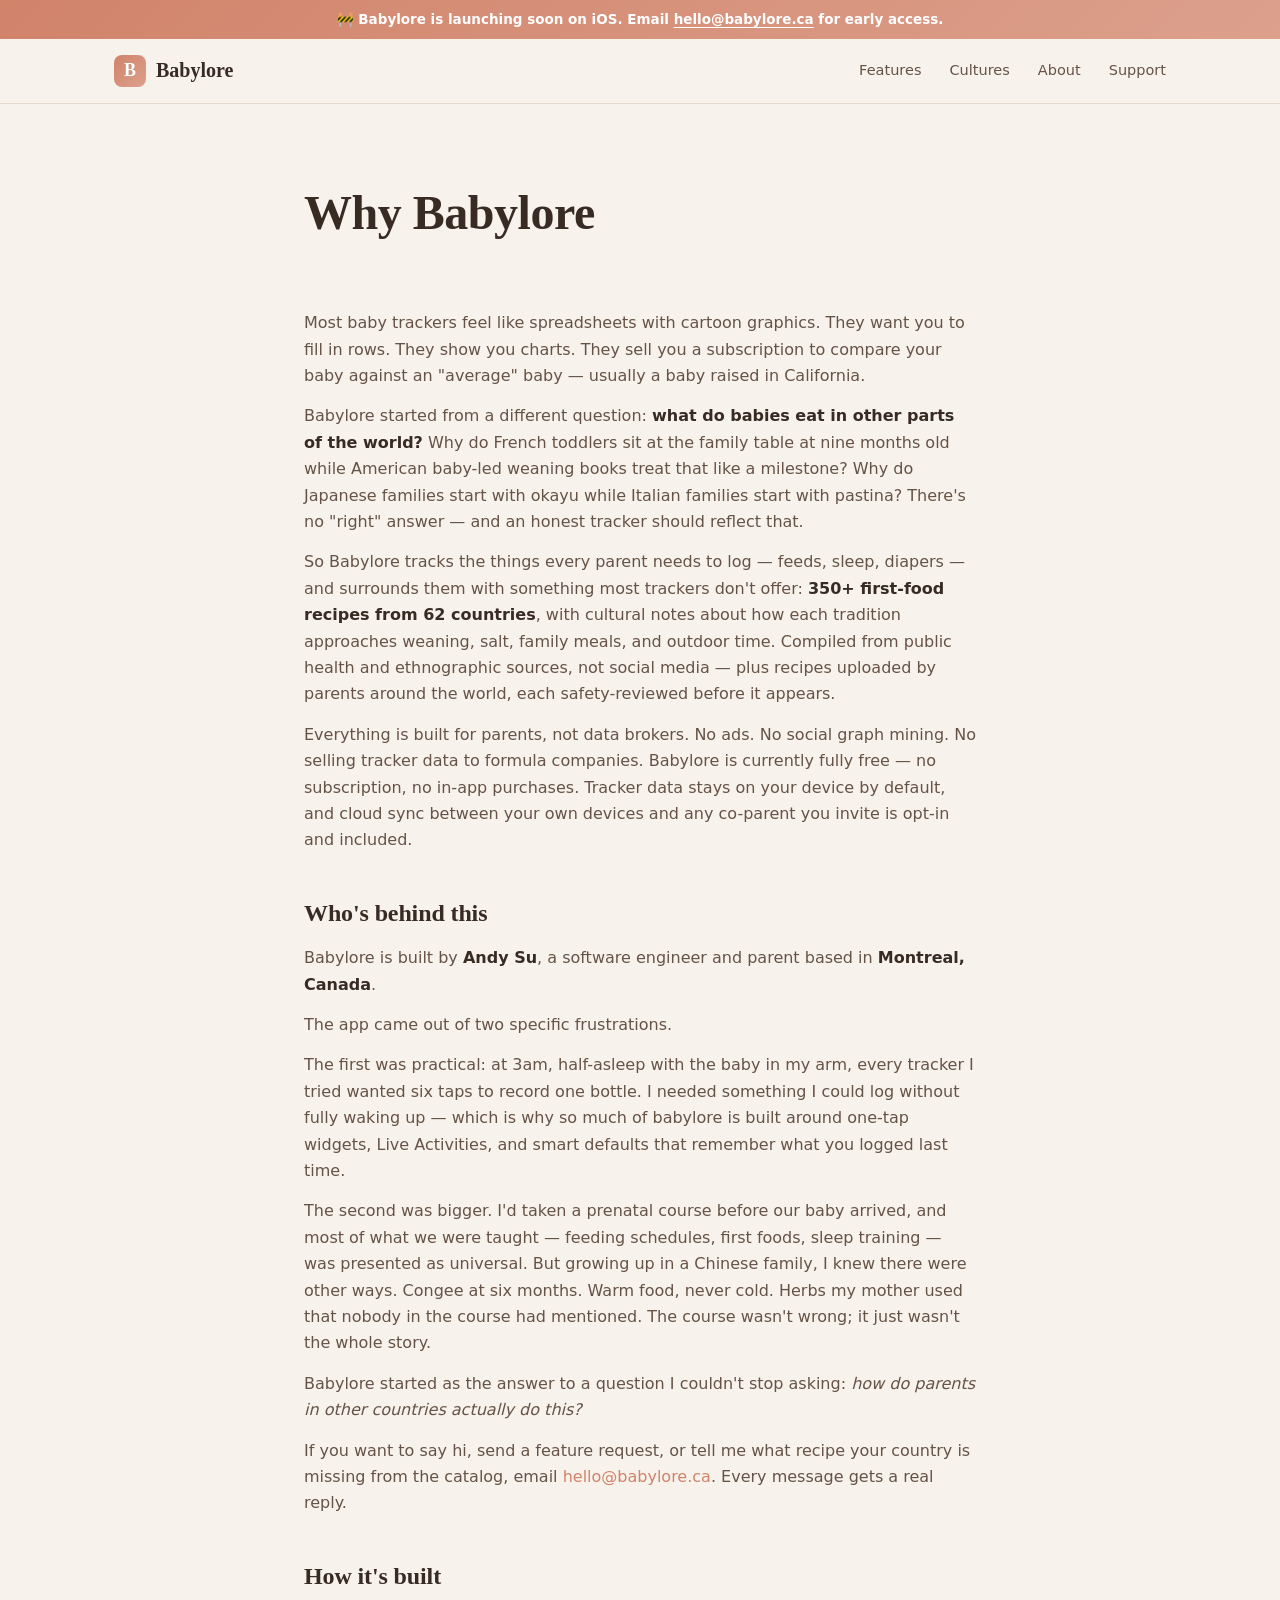
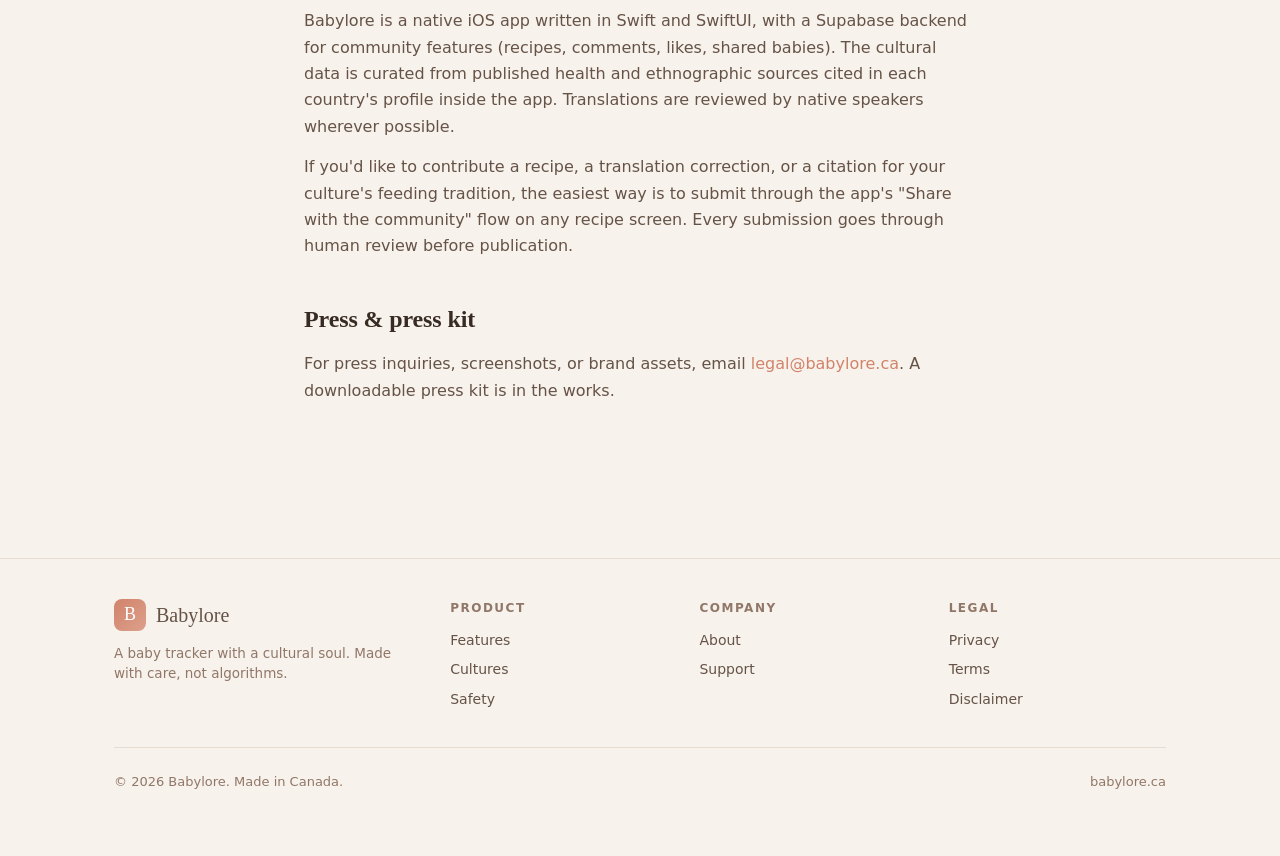
==== commit 51fb1d9a: "Rename Babytale to Babylore site-wide All seven HTML pages, README, style.css, sitemap.xml, robots.t" ====
--- a/about.html
+++ b/about.html
@@ -3,40 +3,40 @@
 <head>
   <meta charset="utf-8" />
   <meta name="viewport" content="width=device-width, initial-scale=1, viewport-fit=cover" />
-  <title>About — Babytale</title>
-  <meta name="description" content="Why I built Babytale — a baby tracker that respects the cultures parents come from." />
+  <title>About — Babylore</title>
+  <meta name="description" content="Why I built Babylore — a baby tracker that respects the cultures parents come from." />
   <meta name="theme-color" content="#F7F2EC" media="(prefers-color-scheme: light)" />
   <meta name="theme-color" content="#12100D" media="(prefers-color-scheme: dark)" />
   <link rel="icon" href="/favicon.svg" type="image/svg+xml" />
   <link rel="stylesheet" href="/style.css" />
 
-  <link rel="canonical" href="https://babytale.ca/about.html" />
-
-  <meta property="og:title" content="About — Babytale" />
-  <meta property="og:description" content="Why Babytale exists — built by Andy Su, a software engineer and parent in Montreal who wanted a baby tracker that respects cultures, not just Western defaults." />
-  <meta property="og:url" content="https://babytale.ca/about.html" />
+  <link rel="canonical" href="https://babylore.ca/about.html" />
+
+  <meta property="og:title" content="About — Babylore" />
+  <meta property="og:description" content="Why Babylore exists — built by Andy Su, a software engineer and parent in Montreal who wanted a baby tracker that respects cultures, not just Western defaults." />
+  <meta property="og:url" content="https://babylore.ca/about.html" />
   <meta property="og:type" content="article" />
-  <meta property="og:image" content="https://babytale.ca/og-image.png" />
+  <meta property="og:image" content="https://babylore.ca/og-image.png" />
   <meta property="og:image:width" content="1200" />
   <meta property="og:image:height" content="630" />
-  <meta property="og:site_name" content="Babytale" />
+  <meta property="og:site_name" content="Babylore" />
 
   <meta name="twitter:card" content="summary_large_image" />
-  <meta name="twitter:title" content="About — Babytale" />
-  <meta name="twitter:description" content="Why Babytale exists — built by Andy Su, a software engineer and parent in Montreal who wanted a baby tracker that respects cultures, not just Western defaults." />
-  <meta name="twitter:image" content="https://babytale.ca/og-image.png" />
+  <meta name="twitter:title" content="About — Babylore" />
+  <meta name="twitter:description" content="Why Babylore exists — built by Andy Su, a software engineer and parent in Montreal who wanted a baby tracker that respects cultures, not just Western defaults." />
+  <meta name="twitter:image" content="https://babylore.ca/og-image.png" />
 
   <script type="application/ld+json">
   {
     "@context": "https://schema.org",
     "@type": "AboutPage",
-    "headline": "About — Babytale",
-    "description": "Why Babytale exists — built by Andy Su, a software engineer and parent in Montreal who wanted a baby tracker that respects cultures, not just Western defaults.",
-    "url": "https://babytale.ca/about.html",
+    "headline": "About — Babylore",
+    "description": "Why Babylore exists — built by Andy Su, a software engineer and parent in Montreal who wanted a baby tracker that respects cultures, not just Western defaults.",
+    "url": "https://babylore.ca/about.html",
     "publisher": {
       "@type": "Organization",
-      "name": "Babytale",
-      "url": "https://babytale.ca/"
+      "name": "Babylore",
+      "url": "https://babylore.ca/"
     },
     "inLanguage": "en"
   }
@@ -46,8 +46,8 @@
   <!-- Pre-launch banner. Drop the whole element on the day the App
        Store goes live; nothing else depends on it. -->
   <div class="launch-banner">
-    🚧 Babytale is launching soon on iOS. Email
-    <a href="mailto:hello@babytale.ca?subject=Babytale%20early%20access">hello@babytale.ca</a>
+    🚧 Babylore is launching soon on iOS. Email
+    <a href="mailto:hello@babylore.ca?subject=Babylore%20early%20access">hello@babylore.ca</a>
     for early access.
   </div>
 
@@ -55,7 +55,7 @@
     <div class="container nav">
       <a href="/" class="brand">
         <span class="brand-mark">B</span>
-        <span>Babytale</span>
+        <span>Babylore</span>
       </a>
       <ul class="nav-links">
         <li><a href="/#features">Features</a></li>
@@ -69,7 +69,7 @@
   <main>
     <header class="page-header">
       <div class="container-narrow">
-        <h1>Why Babytale</h1>
+        <h1>Why Babylore</h1>
       </div>
     </header>
 
@@ -84,7 +84,7 @@
         </p>
 
         <p>
-          Babytale started from a different question: <strong>what do babies
+          Babylore started from a different question: <strong>what do babies
           eat in other parts of the world?</strong> Why do French toddlers sit
           at the family table at nine months old while American baby-led
           weaning books treat that like a milestone? Why do Japanese families
@@ -93,7 +93,7 @@
         </p>
 
         <p>
-          So Babytale tracks the things every parent needs to log — feeds,
+          So Babylore tracks the things every parent needs to log — feeds,
           sleep, diapers — and surrounds them with something most trackers
           don't offer: <strong>350+ first-food recipes from 62
           countries</strong>, with cultural notes about how each tradition
@@ -106,7 +106,7 @@
         <p>
           Everything is built for parents, not data brokers. No ads. No
           social graph mining. No selling tracker data to formula companies.
-          Babytale is currently fully free — no subscription, no in-app
+          Babylore is currently fully free — no subscription, no in-app
           purchases. Tracker data stays on your device by default, and
           cloud sync between your own devices and any co-parent you invite
           is opt-in and included.
@@ -115,7 +115,7 @@
         <h2>Who's behind this</h2>
 
         <p>
-          Babytale is built by <strong>Andy Su</strong>, a software
+          Babylore is built by <strong>Andy Su</strong>, a software
           engineer and parent based in <strong>Montreal, Canada</strong>.
         </p>
 
@@ -127,7 +127,7 @@
           The first was practical: at 3am, half-asleep with the baby
           in my arm, every tracker I tried wanted six taps to record
           one bottle. I needed something I could log without fully
-          waking up — which is why so much of babytale is built
+          waking up — which is why so much of babylore is built
           around one-tap widgets, Live Activities, and smart
           defaults that remember what you logged last time.
         </p>
@@ -144,7 +144,7 @@
         </p>
 
         <p>
-          Babytale started as the answer to a question I couldn't
+          Babylore started as the answer to a question I couldn't
           stop asking: <em>how do parents in other countries actually
           do this?</em>
         </p>
@@ -152,14 +152,14 @@
         <p>
           If you want to say hi, send a feature request, or tell me what
           recipe your country is missing from the catalog,
-          email <a href="mailto:hello@babytale.ca">hello@babytale.ca</a>.
+          email <a href="mailto:hello@babylore.ca">hello@babylore.ca</a>.
           Every message gets a real reply.
         </p>
 
         <h2>How it's built</h2>
 
         <p>
-          Babytale is a native iOS app written in Swift and SwiftUI, with
+          Babylore is a native iOS app written in Swift and SwiftUI, with
           a Supabase backend for community features (recipes, comments,
           likes, shared babies). The cultural data is curated from
           published health and ethnographic sources cited in each
@@ -179,7 +179,7 @@
 
         <p>
           For press inquiries, screenshots, or brand assets, email
-          <a href="mailto:legal@babytale.ca">legal@babytale.ca</a>. A
+          <a href="mailto:legal@babylore.ca">legal@babylore.ca</a>. A
           downloadable press kit is in the works.
         </p>
 
@@ -194,7 +194,7 @@
         <div class="footer-col footer-brand">
           <a href="/" class="brand">
             <span class="brand-mark">B</span>
-            <span>Babytale</span>
+            <span>Babylore</span>
           </a>
           <p>A baby tracker with a cultural soul. Made with care, not algorithms.</p>
         </div>
@@ -223,8 +223,8 @@
         </div>
       </div>
       <div class="footer-meta">
-        <span>&copy; 2026 Babytale. Made in Canada.</span>
-        <span>babytale.ca</span>
+        <span>&copy; 2026 Babylore. Made in Canada.</span>
+        <span>babylore.ca</span>
       </div>
     </div>
   </footer>
--- a/style.css
+++ b/style.css
@@ -1,7 +1,7 @@
 /* ──────────────────────────────────────────────────────────────────
-   Babytale.ca — shared stylesheet
+   Babylore.ca — shared stylesheet
    ──────────────────────────────────────────────────────────────────
-   Brand-aligned with the iOS app palette in Babytale/Theme.swift.
+   Brand-aligned with the iOS app palette in Babylore/Theme.swift.
    Two themes: warm cream/coffee in light, warm charcoal in dark.
    System fonts only — no FOUT, instant first paint.
    ────────────────────────────────────────────────────────────────── */
@@ -92,7 +92,7 @@
 
 /* ─── Launch banner ────────────────────────────────────────────────
    Slim coral bar pinned above the site header on every page while
-   Babytale is still in pre-launch. Remove (or toggle .is-hidden) on
+   Babylore is still in pre-launch. Remove (or toggle .is-hidden) on
    the day the App Store goes live — the rest of the layout treats
    it as additive, so dropping the markup is enough.
 ─────────────────────────────────────────────────────────────────── */
